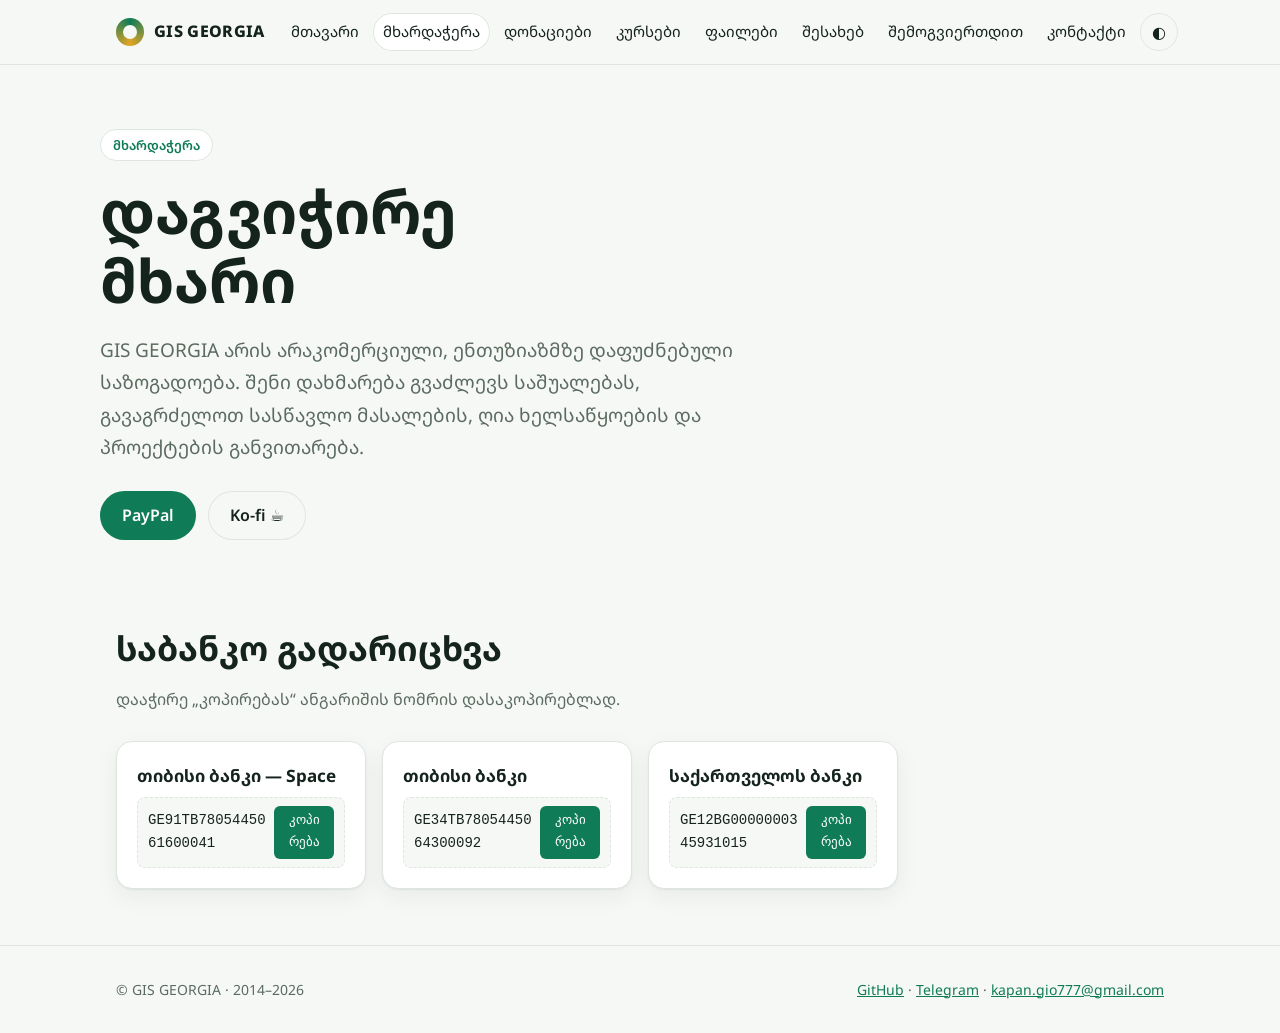
==== support.html @ d27b87a5 "Initial GIS GEORGIA website Co-Authored-By: Claude Sonnet 5.5 <noreply@anthropic.com>" ====
<!doctype html><html lang="ka"><head><meta charset="utf-8"><meta name="viewport" content="width=device-width,initial-scale=1">
<title>მხარდაჭერა — GIS GEORGIA</title><meta name="description" content="GIS GEORGIA — Open Source GIS საზოგადოება საქართველოში">
<link rel="preconnect" href="https://fonts.googleapis.com"><link rel="stylesheet" href="https://fonts.googleapis.com/css2?family=Noto+Sans+Georgian:wght@400;600;800&display=swap">
<link rel="stylesheet" href="style.css"></head><body>
<header class="top"><div class="wrap"><a class="brand" href="index.html"><i></i>GIS GEORGIA</a>
<button id="menu" aria-label="მენიუ">☰</button><nav id="nav"><a href="index.html">მთავარი</a><a href="support.html" aria-current=page>მხარდაჭერა</a><a href="donations.html">დონაციები</a><a href="courses.html">კურსები</a><a href="files.html">ფაილები</a><a href="about.html">შესახებ</a><a href="join.html">შემოგვიერთდით</a><a href="contact.html">კონტაქტი</a><button id="theme" aria-label="თემა">◐</button></nav></div></header>
<div class="wrap page"><span class="eyebrow">მხარდაჭერა</span><h1>დაგვიჭირე მხარი</h1>
<p class="lead">GIS GEORGIA არის არაკომერციული, ენთუზიაზმზე დაფუძნებული საზოგადოება. შენი დახმარება გვაძლევს საშუალებას, გავაგრძელოთ სასწავლო მასალების, ღია ხელსაწყოების და პროექტების განვითარება.</p>
<div class="btns"><a class="btn" href="https://paypal.me/kapanadzeg">PayPal</a><a class="btn ghost" href="https://ko-fi.com/ezdanapak">Ko-fi ☕</a></div></div>
<section><div class="wrap"><h2>საბანკო გადარიცხვა</h2><p class="sub">დააჭირე „კოპირებას“ ანგარიშის ნომრის დასაკოპირებლად.</p><div class="grid">
<div class="card"><h3>თიბისი ბანკი — Space</h3><div class="pay"><span>GE91TB7805445061600041</span><button data-copy="GE91TB7805445061600041">კოპირება</button></div></div>
<div class="card"><h3>თიბისი ბანკი</h3><div class="pay"><span>GE34TB7805445064300092</span><button data-copy="GE34TB7805445064300092">კოპირება</button></div></div>
<div class="card"><h3>საქართველოს ბანკი</h3><div class="pay"><span>GE12BG0000000345931015</span><button data-copy="GE12BG0000000345931015">კოპირება</button></div></div></div></div></section>
<footer><div class="wrap"><span>© GIS GEORGIA · 2014–2026</span><span><a href="https://github.com/GIS-GEORGIA">GitHub</a> · <a href="https://t.me/GIS_GEO">Telegram</a> · <a href="mailto:kapan.gio777@gmail.com">kapan.gio777@gmail.com</a></span></div></footer>
<script>
const r=document.documentElement;try{const t=localStorage.getItem('t');if(t)r.dataset.theme=t}catch(e){}
document.getElementById('theme').onclick=()=>{const d=r.dataset.theme?r.dataset.theme==='dark':matchMedia('(prefers-color-scheme:dark)').matches;r.dataset.theme=d?'light':'dark';try{localStorage.setItem('t',r.dataset.theme)}catch(e){}};
document.getElementById('menu').onclick=()=>document.getElementById('nav').classList.toggle('open');
document.querySelectorAll('[data-copy]').forEach(b=>b.onclick=()=>{navigator.clipboard.writeText(b.dataset.copy);const o=b.textContent;b.textContent='✓';setTimeout(()=>b.textContent=o,1200)});
</script></body></html>
---- style.css ----
:root{--bg:#f6f8f5;--surface:#fff;--ink:#14231c;--muted:#5b6b62;--line:#dfe6e0;--accent:#0f7b57;--accent2:#e0a526;--accent-ink:#fff;--shadow:0 1px 2px rgba(20,35,28,.06),0 8px 24px rgba(20,35,28,.06)}
@media(prefers-color-scheme:dark){:root:not([data-theme=light]){--bg:#0d1511;--surface:#142019;--ink:#e8f0eb;--muted:#9bb0a3;--line:#24352b;--accent:#3ddc97;--accent-ink:#06291a;--shadow:none}}
:root[data-theme=dark]{--bg:#0d1511;--surface:#142019;--ink:#e8f0eb;--muted:#9bb0a3;--line:#24352b;--accent:#3ddc97;--accent-ink:#06291a;--shadow:none}
*{box-sizing:border-box}html{scroll-behavior:smooth}
body{margin:0;background:var(--bg);color:var(--ink);font:16px/1.7 "Noto Sans Georgian",system-ui,sans-serif}
a{color:var(--accent)}img{max-width:100%}
.wrap{max-width:1080px;margin:0 auto;padding:0 16px}
header.top{position:sticky;top:0;z-index:10;background:color-mix(in srgb,var(--bg) 88%,transparent);backdrop-filter:blur(10px);border-bottom:1px solid var(--line)}
header .wrap{display:flex;align-items:center;gap:16px;height:64px}
.brand{white-space:nowrap;font-weight:800;letter-spacing:.02em;color:var(--ink);text-decoration:none;display:flex;align-items:center;gap:10px}
.brand i{width:28px;height:28px;border-radius:50%;background:conic-gradient(var(--accent),var(--accent2),var(--accent));display:inline-block;position:relative}
.brand i::after{content:"";position:absolute;inset:7px;border-radius:50%;background:var(--bg)}
nav{margin-left:auto;display:flex;gap:4px;align-items:center}
nav a{white-space:nowrap;color:var(--ink);text-decoration:none;padding:6px 10px;border-radius:99px;font-size:15px}
nav a:hover,nav a[aria-current]{background:var(--surface);box-shadow:inset 0 0 0 1px var(--line)}
#menu,#theme{background:none;border:1px solid var(--line);color:var(--ink);border-radius:99px;width:38px;height:38px;cursor:pointer;font-size:16px}
#menu{display:none}
@media(max-width:980px){#menu{display:block;margin-left:auto}nav{display:none;position:absolute;top:64px;left:0;right:0;flex-direction:column;align-items:stretch;background:var(--bg);padding:12px 16px;border-bottom:1px solid var(--line)}nav.open{display:flex}}
.hero{position:relative;overflow:hidden;padding:96px 0 80px}
.hero svg.topo{position:absolute;inset:0;width:100%;height:100%;opacity:.5;z-index:-1}
.topo path{fill:none;stroke:var(--accent);stroke-opacity:.22;stroke-width:1.2}
.eyebrow{display:inline-block;font-size:13px;font-weight:600;color:var(--accent);border:1px solid var(--line);background:var(--surface);padding:4px 12px;border-radius:99px}
h1{font-size:clamp(34px,6vw,60px);line-height:1.15;margin:16px 0;max-width:16ch}
h2{font-size:clamp(24px,3.5vw,34px);margin:0 0 8px}
.lead{font-size:19px;color:var(--muted);max-width:60ch}
.btns{display:flex;gap:12px;flex-wrap:wrap;margin-top:28px}
.btn{display:inline-block;padding:11px 22px;border-radius:99px;font-weight:600;text-decoration:none;background:var(--accent);color:var(--accent-ink)}
.btn.ghost{background:transparent;color:var(--ink);box-shadow:inset 0 0 0 1px var(--line)}
.stats{display:flex;gap:32px;flex-wrap:wrap;margin-top:48px}
.stats b{display:block;font-size:30px;color:var(--accent)}.stats span{color:var(--muted);font-size:14px}
section{padding:56px 0}section.alt{background:var(--surface);border-block:1px solid var(--line)}
.sub{color:var(--muted);margin:0 0 28px}
.grid{display:grid;grid-template-columns:repeat(auto-fill,minmax(250px,1fr));gap:16px}
.card{background:var(--surface);border:1px solid var(--line);border-radius:16px;padding:20px;box-shadow:var(--shadow);text-decoration:none;color:var(--ink);display:flex;flex-direction:column;gap:6px;transition:transform .15s}
section.alt .card{background:var(--bg)}
a.card:hover{transform:translateY(-3px);border-color:var(--accent)}
.card h3{margin:0;font-size:17px}.card p{margin:0;color:var(--muted);font-size:14.5px;line-height:1.55;flex:1}
.tag{font-size:12px;color:var(--accent);font-weight:600}
.tl{border-left:2px solid var(--line);margin:0;padding:0 0 0 24px;list-style:none}
.tl li{position:relative;padding:0 0 18px}.tl li::before{content:"";position:absolute;left:-31px;top:9px;width:12px;height:12px;border-radius:50%;background:var(--accent);box-shadow:0 0 0 4px var(--bg)}
.tl time{font-weight:700;margin-right:8px}
.pay{font-family:ui-monospace,monospace;font-size:14px;word-break:break-all;background:var(--bg);border:1px dashed var(--line);border-radius:8px;padding:8px 10px;display:flex;gap:8px;align-items:center;justify-content:space-between}
.pay button{border:0;background:var(--accent);color:var(--accent-ink);border-radius:6px;padding:4px 10px;cursor:pointer;font:inherit;font-size:13px}
.page{padding:64px 0 24px}
ul.clean{padding-left:20px}ul.clean li{margin:8px 0}
footer{border-top:1px solid var(--line);padding:32px 0;color:var(--muted);font-size:14px}
footer .wrap{display:flex;flex-wrap:wrap;gap:12px 24px;justify-content:space-between}
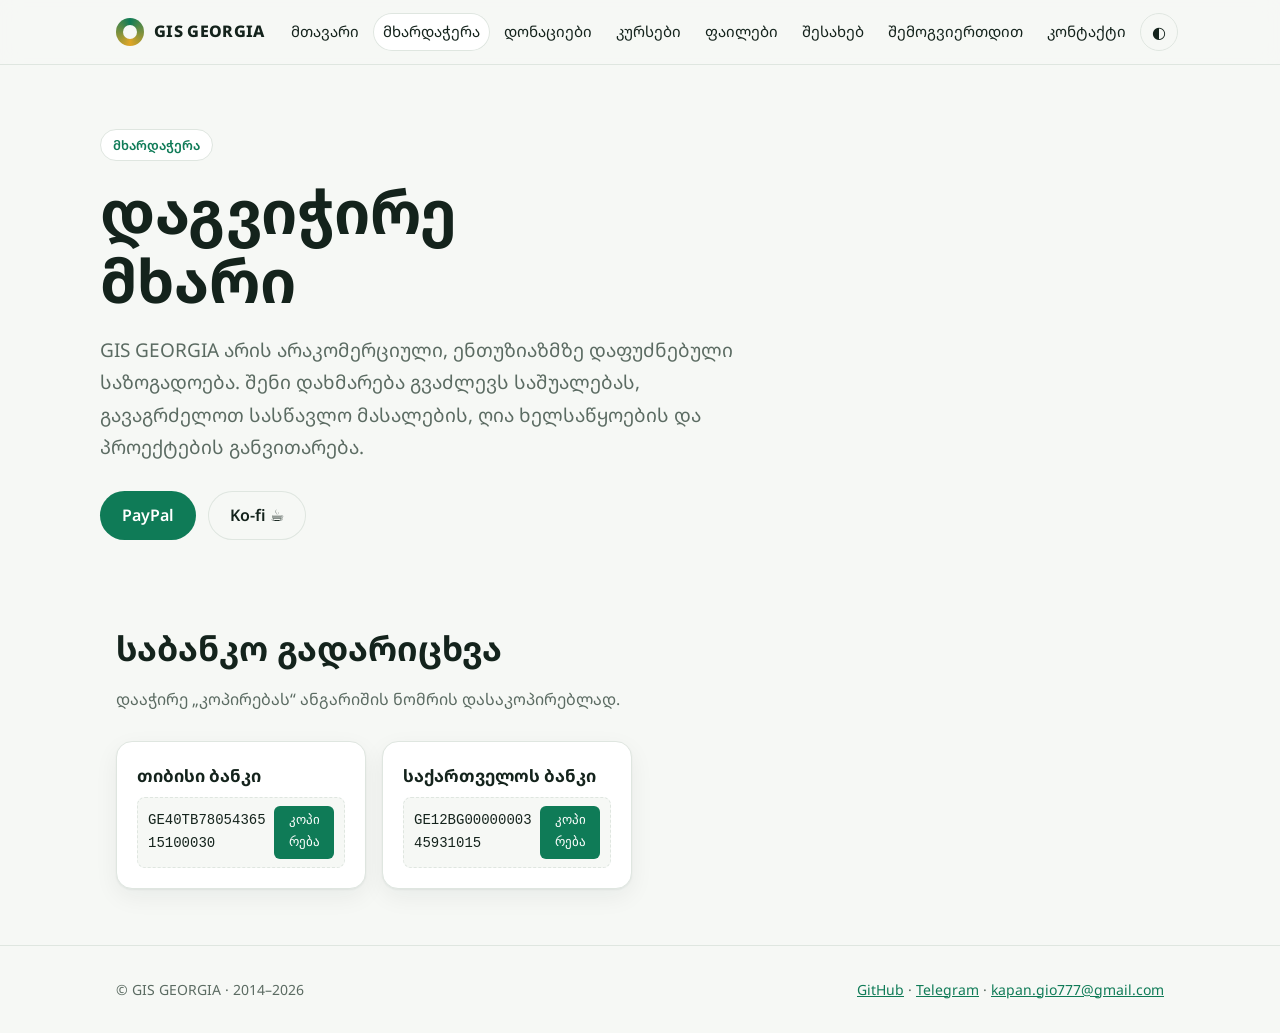
==== commit 505c76a5: "Replace TBC accounts with GE40TB7805436515100030 Co-Authored-By: Claude Sonnet 5.5 <noreply@anthropi" ====
--- a/support.html
+++ b/support.html
@@ -8,8 +8,7 @@
 <p class="lead">GIS GEORGIA არის არაკომერციული, ენთუზიაზმზე დაფუძნებული საზოგადოება. შენი დახმარება გვაძლევს საშუალებას, გავაგრძელოთ სასწავლო მასალების, ღია ხელსაწყოების და პროექტების განვითარება.</p>
 <div class="btns"><a class="btn" href="https://paypal.me/kapanadzeg">PayPal</a><a class="btn ghost" href="https://ko-fi.com/ezdanapak">Ko-fi ☕</a></div></div>
 <section><div class="wrap"><h2>საბანკო გადარიცხვა</h2><p class="sub">დააჭირე „კოპირებას“ ანგარიშის ნომრის დასაკოპირებლად.</p><div class="grid">
-<div class="card"><h3>თიბისი ბანკი — Space</h3><div class="pay"><span>GE91TB7805445061600041</span><button data-copy="GE91TB7805445061600041">კოპირება</button></div></div>
-<div class="card"><h3>თიბისი ბანკი</h3><div class="pay"><span>GE34TB7805445064300092</span><button data-copy="GE34TB7805445064300092">კოპირება</button></div></div>
+<div class="card"><h3>თიბისი ბანკი</h3><div class="pay"><span>GE40TB7805436515100030</span><button data-copy="GE40TB7805436515100030">კოპირება</button></div></div>
 <div class="card"><h3>საქართველოს ბანკი</h3><div class="pay"><span>GE12BG0000000345931015</span><button data-copy="GE12BG0000000345931015">კოპირება</button></div></div></div></div></section>
 <footer><div class="wrap"><span>© GIS GEORGIA · 2014–2026</span><span><a href="https://github.com/GIS-GEORGIA">GitHub</a> · <a href="https://t.me/GIS_GEO">Telegram</a> · <a href="mailto:kapan.gio777@gmail.com">kapan.gio777@gmail.com</a></span></div></footer>
 <script>
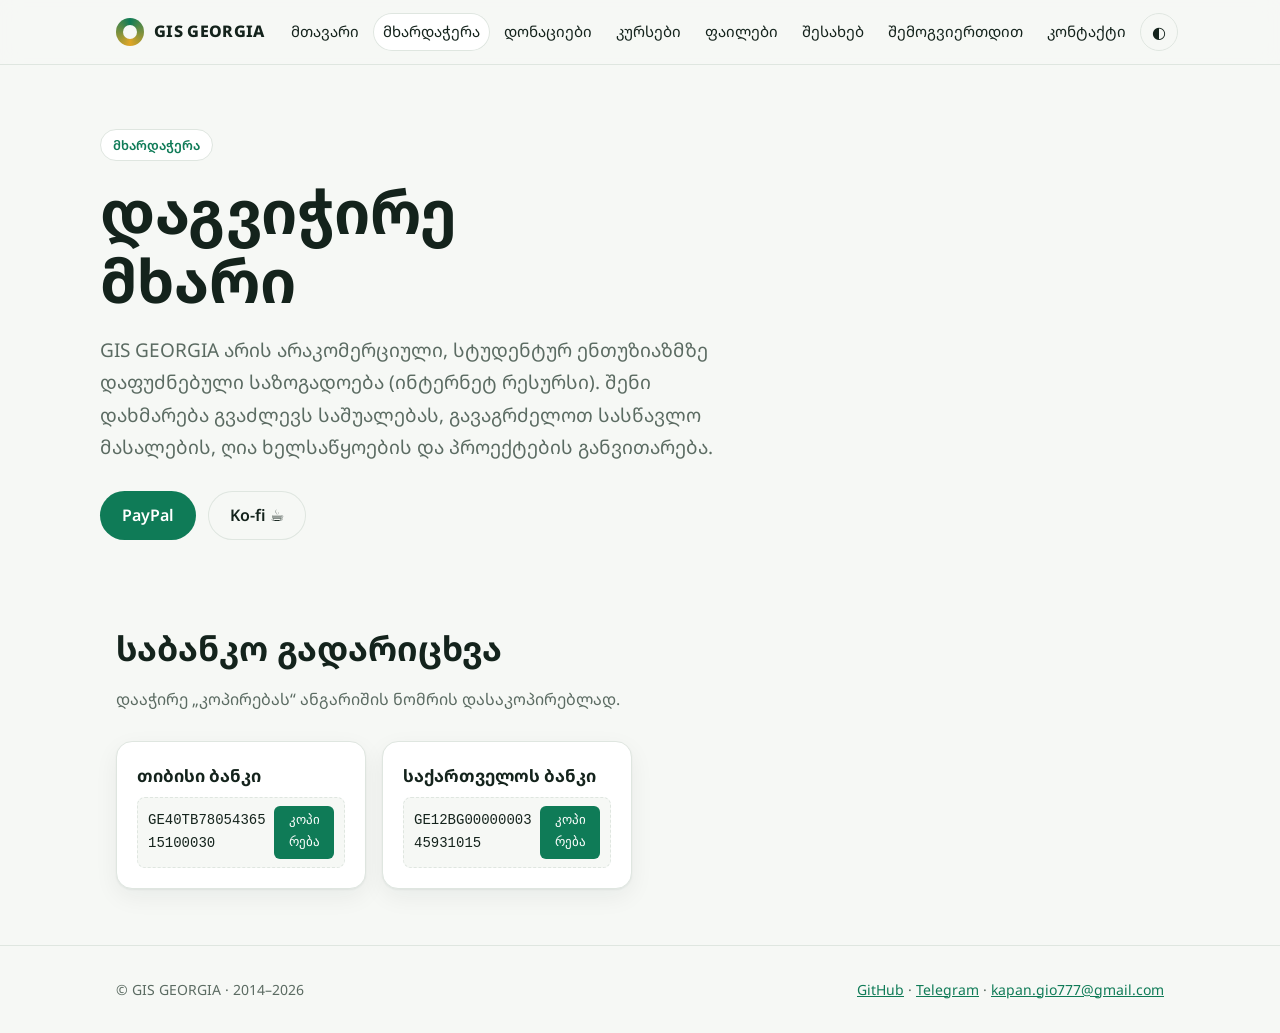
==== commit 913e1c92: "Update support page intro text Co-Authored-By: Claude Sonnet 5.5 <noreply@anthropic.com>" ====
--- a/support.html
+++ b/support.html
@@ -5,7 +5,7 @@
 <header class="top"><div class="wrap"><a class="brand" href="index.html"><i></i>GIS GEORGIA</a>
 <button id="menu" aria-label="მენიუ">☰</button><nav id="nav"><a href="index.html">მთავარი</a><a href="support.html" aria-current=page>მხარდაჭერა</a><a href="donations.html">დონაციები</a><a href="courses.html">კურსები</a><a href="files.html">ფაილები</a><a href="about.html">შესახებ</a><a href="join.html">შემოგვიერთდით</a><a href="contact.html">კონტაქტი</a><button id="theme" aria-label="თემა">◐</button></nav></div></header>
 <div class="wrap page"><span class="eyebrow">მხარდაჭერა</span><h1>დაგვიჭირე მხარი</h1>
-<p class="lead">GIS GEORGIA არის არაკომერციული, ენთუზიაზმზე დაფუძნებული საზოგადოება. შენი დახმარება გვაძლევს საშუალებას, გავაგრძელოთ სასწავლო მასალების, ღია ხელსაწყოების და პროექტების განვითარება.</p>
+<p class="lead">GIS GEORGIA არის არაკომერციული, სტუდენტურ ენთუზიაზმზე დაფუძნებული საზოგადოება (ინტერნეტ რესურსი). შენი დახმარება გვაძლევს საშუალებას, გავაგრძელოთ სასწავლო მასალების, ღია ხელსაწყოების და პროექტების განვითარება.</p>
 <div class="btns"><a class="btn" href="https://paypal.me/kapanadzeg">PayPal</a><a class="btn ghost" href="https://ko-fi.com/ezdanapak">Ko-fi ☕</a></div></div>
 <section><div class="wrap"><h2>საბანკო გადარიცხვა</h2><p class="sub">დააჭირე „კოპირებას“ ანგარიშის ნომრის დასაკოპირებლად.</p><div class="grid">
 <div class="card"><h3>თიბისი ბანკი</h3><div class="pay"><span>GE40TB7805436515100030</span><button data-copy="GE40TB7805436515100030">კოპირება</button></div></div>
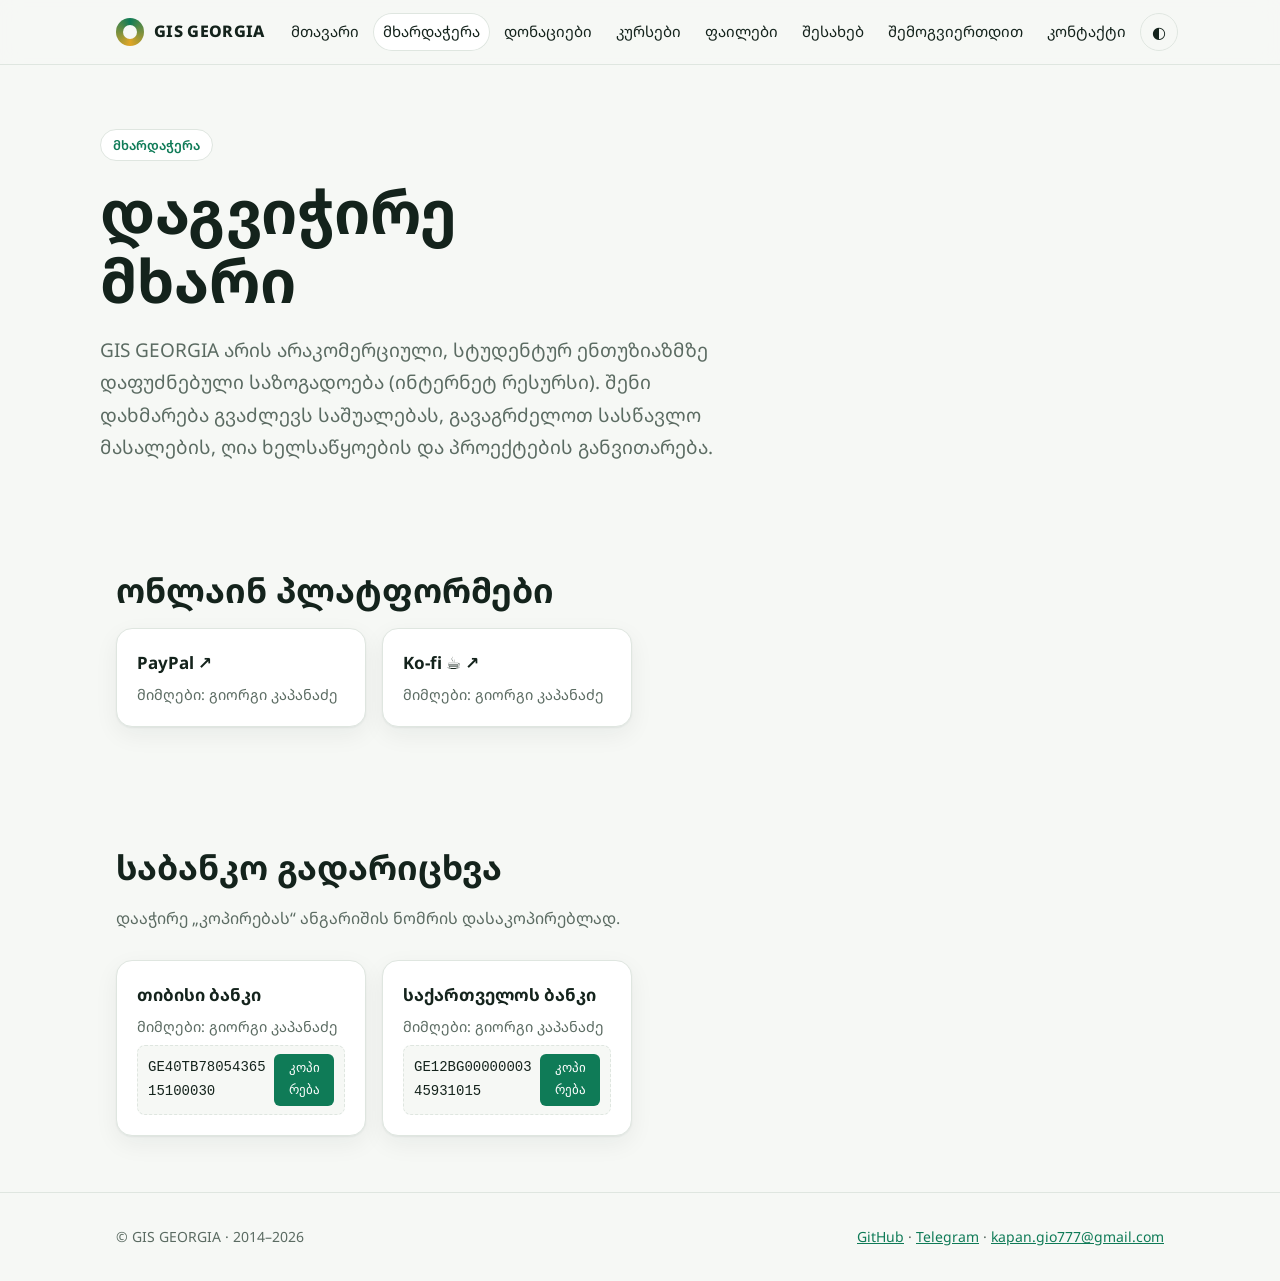
==== commit d9bf6c39: "Add recipient name to payment methods Co-Authored-By: Claude Sonnet 5.5 <noreply@anthropic.com>" ====
--- a/support.html
+++ b/support.html
@@ -6,10 +6,13 @@
 <button id="menu" aria-label="მენიუ">☰</button><nav id="nav"><a href="index.html">მთავარი</a><a href="support.html" aria-current=page>მხარდაჭერა</a><a href="donations.html">დონაციები</a><a href="courses.html">კურსები</a><a href="files.html">ფაილები</a><a href="about.html">შესახებ</a><a href="join.html">შემოგვიერთდით</a><a href="contact.html">კონტაქტი</a><button id="theme" aria-label="თემა">◐</button></nav></div></header>
 <div class="wrap page"><span class="eyebrow">მხარდაჭერა</span><h1>დაგვიჭირე მხარი</h1>
 <p class="lead">GIS GEORGIA არის არაკომერციული, სტუდენტურ ენთუზიაზმზე დაფუძნებული საზოგადოება (ინტერნეტ რესურსი). შენი დახმარება გვაძლევს საშუალებას, გავაგრძელოთ სასწავლო მასალების, ღია ხელსაწყოების და პროექტების განვითარება.</p>
-<div class="btns"><a class="btn" href="https://paypal.me/kapanadzeg">PayPal</a><a class="btn ghost" href="https://ko-fi.com/ezdanapak">Ko-fi ☕</a></div></div>
+</div>
+<section><div class="wrap"><h2>ონლაინ პლატფორმები</h2><div class="grid">
+<a class="card" href="https://paypal.me/kapanadzeg"><h3>PayPal ↗</h3><p>მიმღები: გიორგი კაპანაძე</p></a>
+<a class="card" href="https://ko-fi.com/ezdanapak"><h3>Ko-fi ☕ ↗</h3><p>მიმღები: გიორგი კაპანაძე</p></a></div></div></section>
 <section><div class="wrap"><h2>საბანკო გადარიცხვა</h2><p class="sub">დააჭირე „კოპირებას“ ანგარიშის ნომრის დასაკოპირებლად.</p><div class="grid">
-<div class="card"><h3>თიბისი ბანკი</h3><div class="pay"><span>GE40TB7805436515100030</span><button data-copy="GE40TB7805436515100030">კოპირება</button></div></div>
-<div class="card"><h3>საქართველოს ბანკი</h3><div class="pay"><span>GE12BG0000000345931015</span><button data-copy="GE12BG0000000345931015">კოპირება</button></div></div></div></div></section>
+<div class="card"><h3>თიბისი ბანკი</h3><p>მიმღები: გიორგი კაპანაძე</p><div class="pay"><span>GE40TB7805436515100030</span><button data-copy="GE40TB7805436515100030">კოპირება</button></div></div>
+<div class="card"><h3>საქართველოს ბანკი</h3><p>მიმღები: გიორგი კაპანაძე</p><div class="pay"><span>GE12BG0000000345931015</span><button data-copy="GE12BG0000000345931015">კოპირება</button></div></div></div></div></section>
 <footer><div class="wrap"><span>© GIS GEORGIA · 2014–2026</span><span><a href="https://github.com/GIS-GEORGIA">GitHub</a> · <a href="https://t.me/GIS_GEO">Telegram</a> · <a href="mailto:kapan.gio777@gmail.com">kapan.gio777@gmail.com</a></span></div></footer>
 <script>
 const r=document.documentElement;try{const t=localStorage.getItem('t');if(t)r.dataset.theme=t}catch(e){}
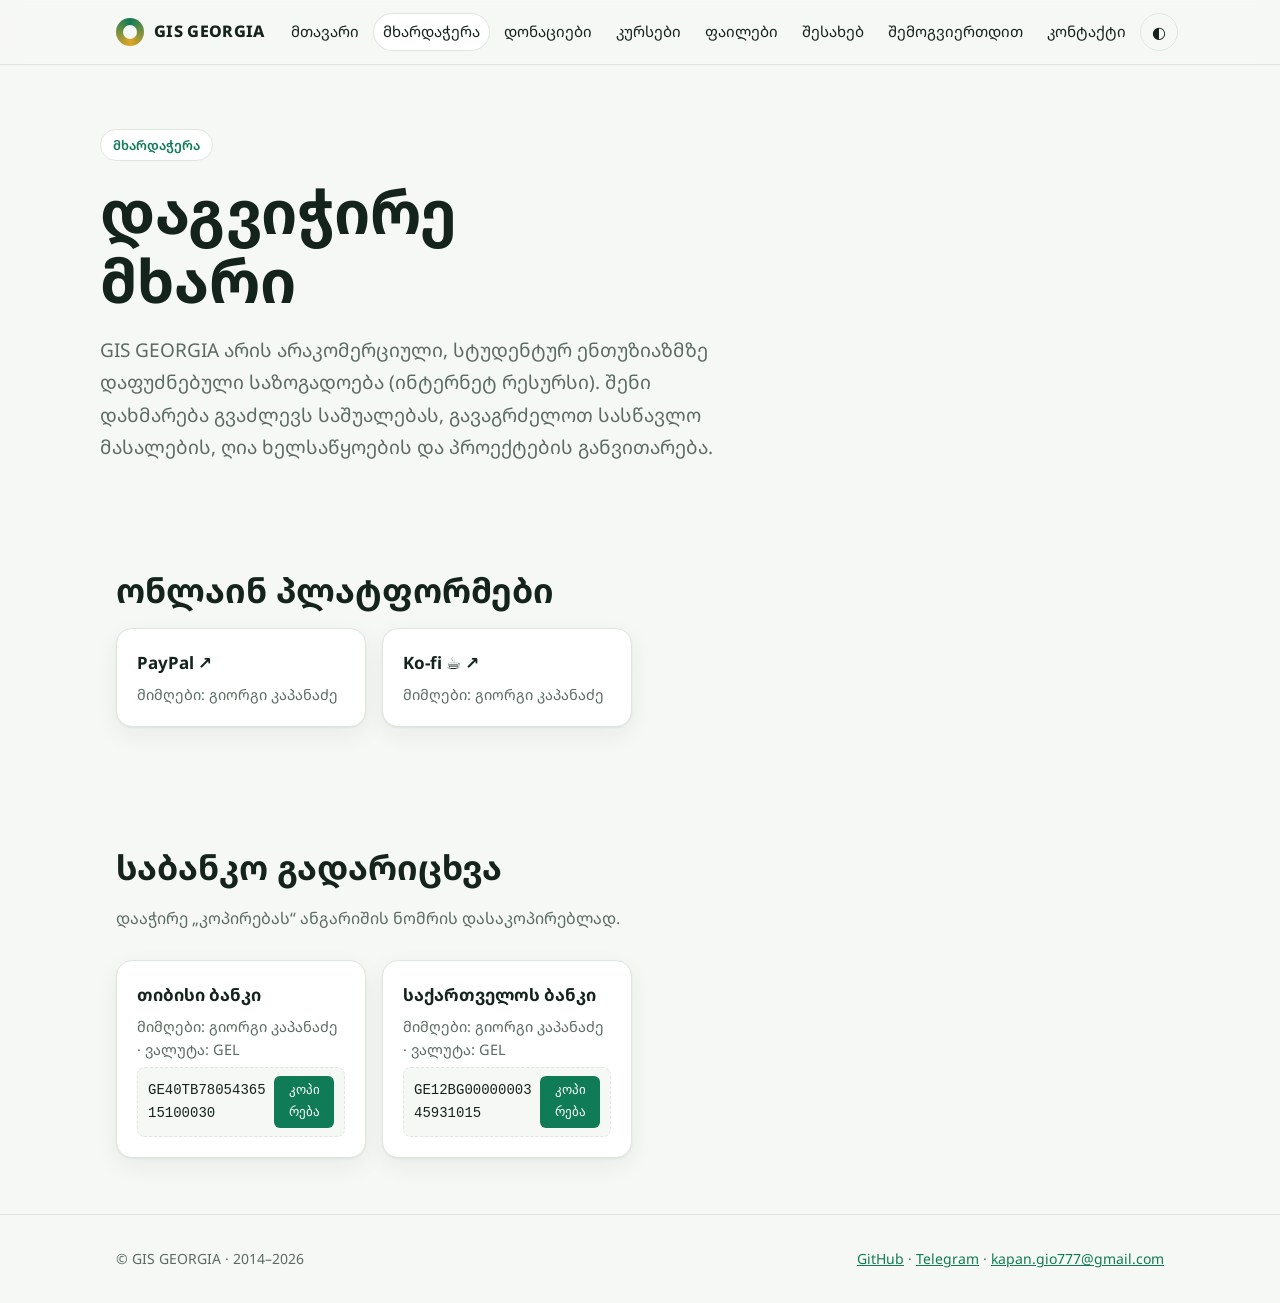
==== commit 53fb6db1: "Add GEL currency to bank cards Co-Authored-By: Claude Sonnet 5.5 <noreply@anthropic.com>" ====
--- a/support.html
+++ b/support.html
@@ -11,8 +11,8 @@
 <a class="card" href="https://paypal.me/kapanadzeg"><h3>PayPal ↗</h3><p>მიმღები: გიორგი კაპანაძე</p></a>
 <a class="card" href="https://ko-fi.com/ezdanapak"><h3>Ko-fi ☕ ↗</h3><p>მიმღები: გიორგი კაპანაძე</p></a></div></div></section>
 <section><div class="wrap"><h2>საბანკო გადარიცხვა</h2><p class="sub">დააჭირე „კოპირებას“ ანგარიშის ნომრის დასაკოპირებლად.</p><div class="grid">
-<div class="card"><h3>თიბისი ბანკი</h3><p>მიმღები: გიორგი კაპანაძე</p><div class="pay"><span>GE40TB7805436515100030</span><button data-copy="GE40TB7805436515100030">კოპირება</button></div></div>
-<div class="card"><h3>საქართველოს ბანკი</h3><p>მიმღები: გიორგი კაპანაძე</p><div class="pay"><span>GE12BG0000000345931015</span><button data-copy="GE12BG0000000345931015">კოპირება</button></div></div></div></div></section>
+<div class="card"><h3>თიბისი ბანკი</h3><p>მიმღები: გიორგი კაპანაძე · ვალუტა: GEL</p><div class="pay"><span>GE40TB7805436515100030</span><button data-copy="GE40TB7805436515100030">კოპირება</button></div></div>
+<div class="card"><h3>საქართველოს ბანკი</h3><p>მიმღები: გიორგი კაპანაძე · ვალუტა: GEL</p><div class="pay"><span>GE12BG0000000345931015</span><button data-copy="GE12BG0000000345931015">კოპირება</button></div></div></div></div></section>
 <footer><div class="wrap"><span>© GIS GEORGIA · 2014–2026</span><span><a href="https://github.com/GIS-GEORGIA">GitHub</a> · <a href="https://t.me/GIS_GEO">Telegram</a> · <a href="mailto:kapan.gio777@gmail.com">kapan.gio777@gmail.com</a></span></div></footer>
 <script>
 const r=document.documentElement;try{const t=localStorage.getItem('t');if(t)r.dataset.theme=t}catch(e){}
